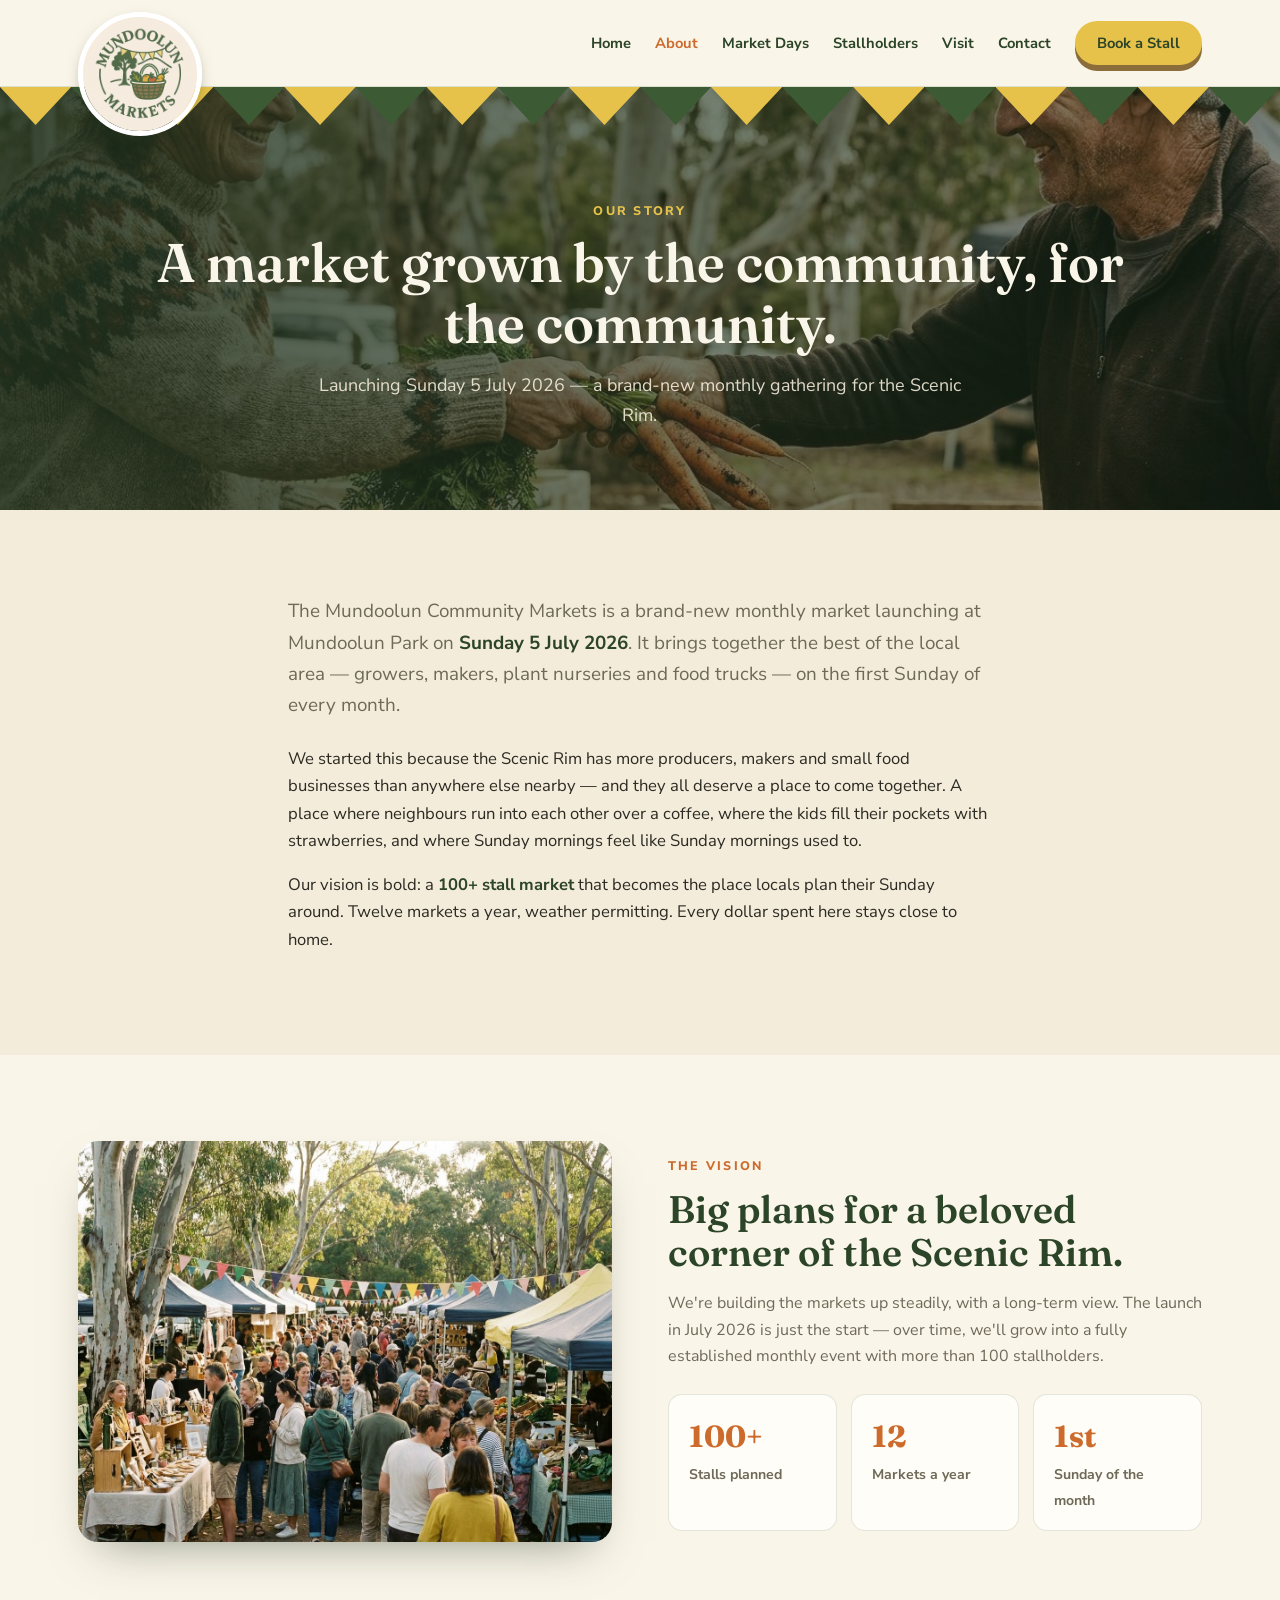
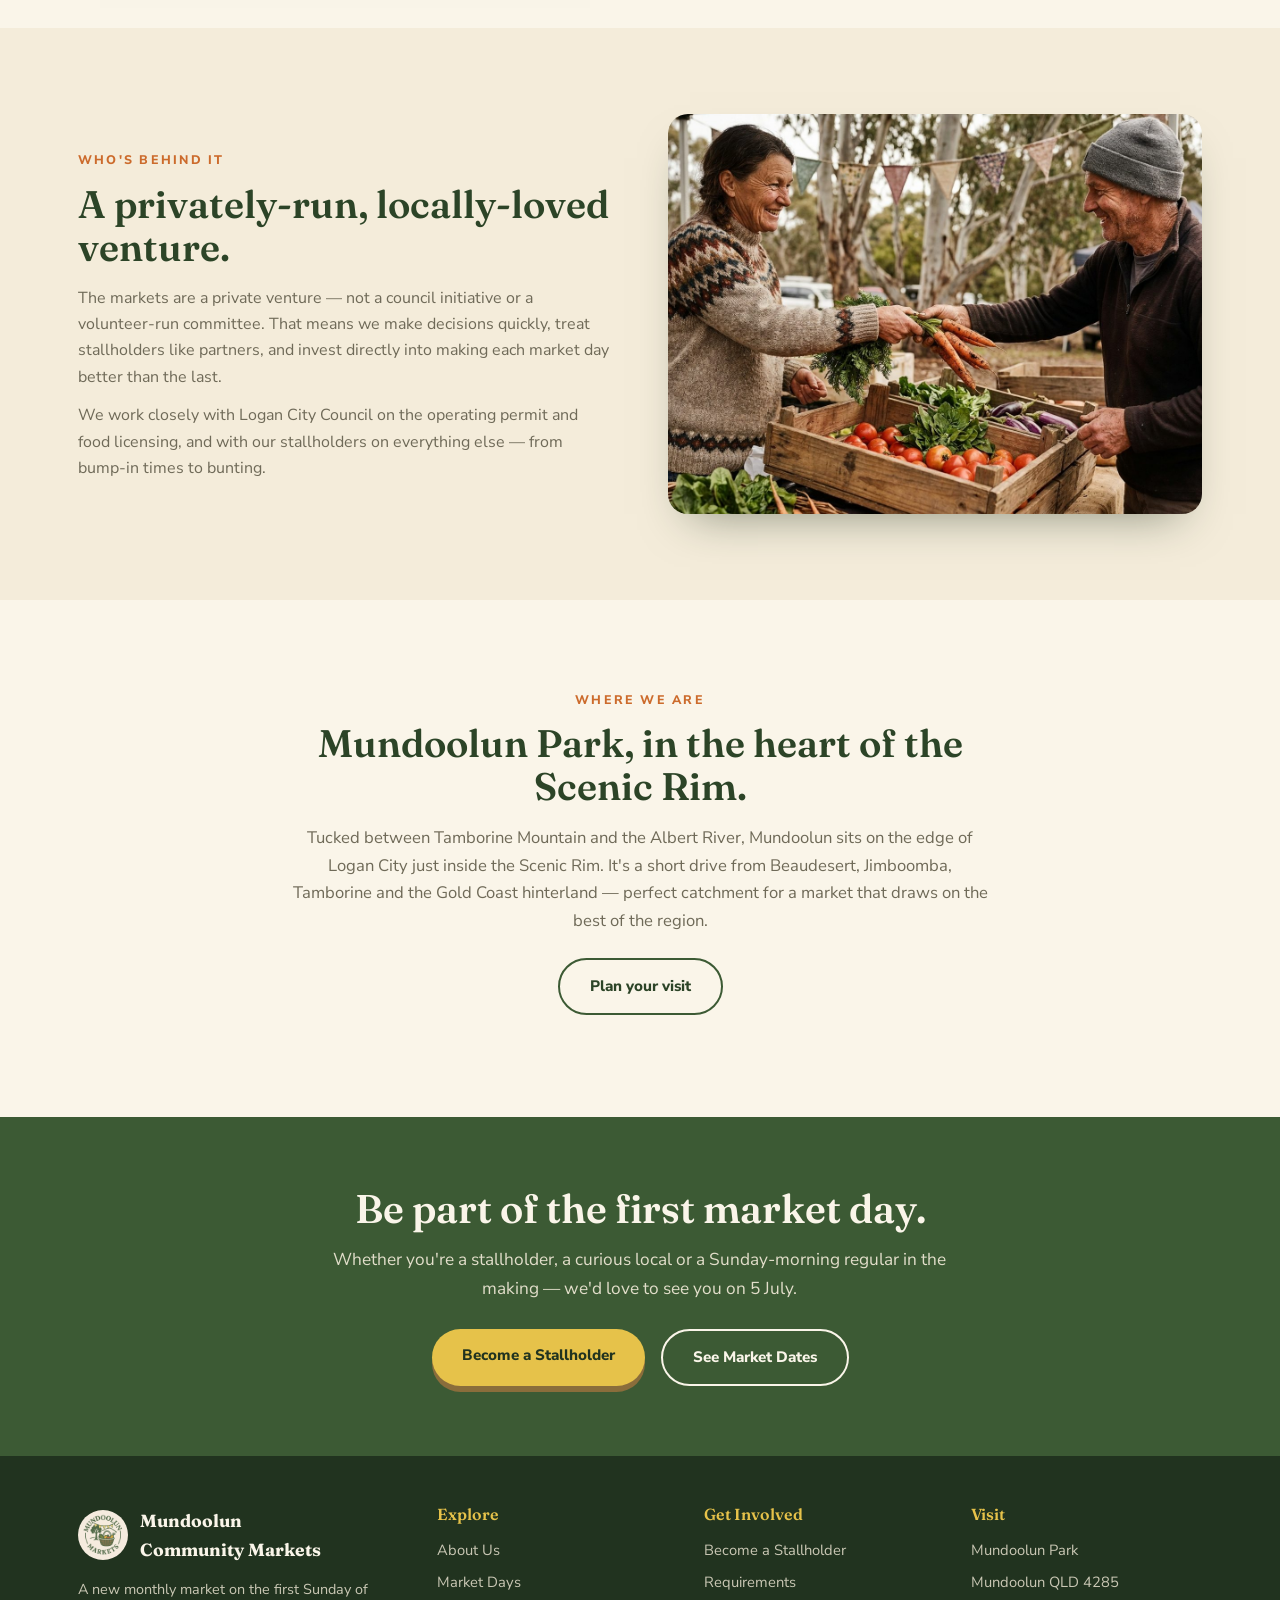
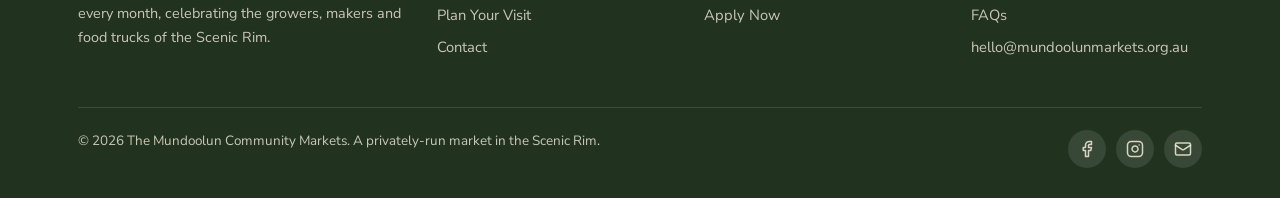
==== about.html @ d67f8453 "Add internal pages, shared stylesheet, SVG icons and site plan - Extract all CSS to shared styles.cs" ====
<!DOCTYPE html>
<html lang="en">
<head>
<meta charset="UTF-8" />
<meta name="viewport" content="width=device-width, initial-scale=1.0" />
<title>About · The Mundoolun Community Markets</title>
<link rel="preconnect" href="https://fonts.googleapis.com" />
<link rel="preconnect" href="https://fonts.gstatic.com" crossorigin />
<link href="https://fonts.googleapis.com/css2?family=Fraunces:opsz,wght@9..144,400;9..144,500;9..144,600;9..144,700&family=Nunito+Sans:wght@400;600;700;800&display=swap" rel="stylesheet" />
<link rel="stylesheet" href="styles.css" />
</head>
<body>

<!-- ===== NAV ===== -->
<header class="nav">
  <div class="nav-inner">
    <a class="brand" href="index.html">
      <img src="images/logo.jpg" alt="The Mundoolun Community Markets" />
    </a>
    <nav class="links">
      <a href="index.html">Home</a>
      <a href="about.html" class="active">About</a>
      <a href="markets.html">Market Days</a>
      <a href="stallholders.html">Stallholders</a>
      <a href="visit.html">Visit</a>
      <a href="contact.html">Contact</a>
      <a href="stallholders.html" class="btn btn-yellow" style="padding:10px 22px;">Book a Stall</a>
    </nav>
  </div>
</header>

<!-- ===== PAGE HERO ===== -->
<section class="page-hero" style="--page-hero-bg: url('images/about-market.jpg');">
  <div class="bunting" aria-hidden="true">
    <span></span><span></span><span></span><span></span><span></span><span></span>
    <span></span><span></span><span></span><span></span><span></span><span></span>
    <span></span><span></span><span></span><span></span><span></span><span></span>
  </div>
  <div class="wrap">
    <span class="eyebrow">Our Story</span>
    <h1>A market grown by the community, for the community.</h1>
    <p class="lead">Launching Sunday 5 July 2026 — a brand-new monthly gathering for the Scenic Rim.</p>
  </div>
</section>

<!-- ===== STORY ===== -->
<section>
  <div class="wrap prose">
    <p class="lead">The Mundoolun Community Markets is a brand-new monthly market launching at
      Mundoolun Park on <b>Sunday 5 July 2026</b>. It brings together the best of the local
      area — growers, makers, plant nurseries and food trucks — on the first Sunday of every
      month.</p>
    <p>We started this because the Scenic Rim has more producers, makers and small food businesses
      than anywhere else nearby — and they all deserve a place to come together. A place where
      neighbours run into each other over a coffee, where the kids fill their pockets with
      strawberries, and where Sunday mornings feel like Sunday mornings used to.</p>
    <p>Our vision is bold: a <b>100+ stall market</b> that becomes the place locals plan their
      Sunday around. Twelve markets a year, weather permitting. Every dollar spent here stays
      close to home.</p>
  </div>
</section>

<!-- ===== VISION SPLIT ===== -->
<section class="about">
  <div class="wrap split">
    <div class="split-img">
      <img src="images/gallery-crowd.jpg" alt="A busy market scene under bunting" />
    </div>
    <div>
      <span class="eyebrow">The Vision</span>
      <h2 style="font-size:clamp(1.8rem,3.5vw,2.4rem);margin:10px 0 16px;">Big plans for a beloved corner of the Scenic Rim.</h2>
      <p style="color:var(--muted);">We're building the markets up steadily, with a long-term
        view. The launch in July 2026 is just the start — over time, we'll grow into a fully
        established monthly event with more than 100 stallholders.</p>
      <div class="about-stats" style="margin-top:24px;">
        <div class="stat"><b>100+</b><span>Stalls planned</span></div>
        <div class="stat"><b>12</b><span>Markets a year</span></div>
        <div class="stat"><b>1st</b><span>Sunday of the month</span></div>
      </div>
    </div>
  </div>
</section>

<!-- ===== PRIVATE VENTURE ===== -->
<section>
  <div class="wrap split reverse">
    <div class="split-img">
      <img src="images/about-market.jpg" alt="A vendor handing fresh produce to a customer" />
    </div>
    <div>
      <span class="eyebrow">Who's Behind It</span>
      <h2 style="font-size:clamp(1.8rem,3.5vw,2.4rem);margin:10px 0 16px;">A privately-run, locally-loved venture.</h2>
      <p style="color:var(--muted);">The markets are a private venture — not a council
        initiative or a volunteer-run committee. That means we make decisions quickly, treat
        stallholders like partners, and invest directly into making each market day better
        than the last.</p>
      <p style="color:var(--muted);margin-top:12px;">We work closely with Logan City Council
        on the operating permit and food licensing, and with our stallholders on
        everything else — from bump-in times to bunting.</p>
    </div>
  </div>
</section>

<!-- ===== WHERE ===== -->
<section class="about">
  <div class="wrap prose" style="text-align:center;">
    <span class="eyebrow">Where We Are</span>
    <h2 style="margin:10px 0 16px;">Mundoolun Park, in the heart of the Scenic Rim.</h2>
    <p style="color:var(--muted);">Tucked between Tamborine Mountain and the Albert River,
      Mundoolun sits on the edge of Logan City just inside the Scenic Rim. It's a short drive
      from Beaudesert, Jimboomba, Tamborine and the Gold Coast hinterland — perfect catchment
      for a market that draws on the best of the region.</p>
    <p style="margin-top:24px;">
      <a href="visit.html" class="btn btn-ghost">Plan your visit</a>
    </p>
  </div>
</section>

<!-- ===== CTA BANNER ===== -->
<section class="cta-banner">
  <div class="wrap">
    <h2>Be part of the first market day.</h2>
    <p>Whether you're a stallholder, a curious local or a Sunday-morning regular in the making
      — we'd love to see you on 5 July.</p>
    <div class="hero-cta">
      <a href="stallholders.html" class="btn btn-yellow">Become a Stallholder</a>
      <a href="markets.html" class="btn btn-ghost">See Market Dates</a>
    </div>
  </div>
</section>

<!-- ===== FOOTER ===== -->
<footer class="foot">
  <div class="wrap">
    <div class="foot-grid">
      <div>
        <div class="foot-brand">
          <img src="images/logo.jpg" alt="Mundoolun Community Markets logo" />
          <b>Mundoolun<br />Community Markets</b>
        </div>
        <p style="font-size:.9rem;">A new monthly market on the first Sunday of every
          month, celebrating the growers, makers and food trucks of the Scenic Rim.</p>
      </div>
      <div>
        <h4>Explore</h4>
        <a href="about.html">About Us</a>
        <a href="markets.html">Market Days</a>
        <a href="visit.html">Plan Your Visit</a>
        <a href="contact.html">Contact</a>
      </div>
      <div>
        <h4>Get Involved</h4>
        <a href="stallholders.html">Become a Stallholder</a>
        <a href="stallholders.html#requirements">Requirements</a>
        <a href="stallholders.html#apply">Apply Now</a>
      </div>
      <div>
        <h4>Visit</h4>
        <a href="visit.html">Mundoolun Park</a>
        <a href="visit.html">Mundoolun QLD 4285</a>
        <a href="visit.html#faqs">FAQs</a>
        <a href="mailto:hello@mundoolunmarkets.org.au">hello@mundoolunmarkets.org.au</a>
      </div>
    </div>
    <div class="foot-bottom">
      <span>© 2026 The Mundoolun Community Markets. A privately-run market in the Scenic Rim.</span>
      <div class="socials">
        <a href="#" aria-label="Facebook"><svg class="icon" aria-hidden="true"><use href="icons.svg#facebook"/></svg></a>
        <a href="#" aria-label="Instagram"><svg class="icon" aria-hidden="true"><use href="icons.svg#instagram"/></svg></a>
        <a href="mailto:hello@mundoolunmarkets.org.au" aria-label="Email"><svg class="icon" aria-hidden="true"><use href="icons.svg#mail"/></svg></a>
      </div>
    </div>
  </div>
</footer>

</body>
</html>
---- styles.css ----
:root {
  --green:        #3c5a34;
  --green-dark:   #2c4427;
  --green-deep:   #21331f;
  --cream:        #f4ecda;
  --cream-soft:   #faf5e9;
  --paper:        #fffdf7;
  --yellow:       #e6c24a;
  --yellow-soft:  #f0d877;
  --brown:        #8a6d3b;
  --tomato:       #cc6b2c;
  --ink:          #2b2a23;
  --muted:        #6f6a58;
}

* { margin: 0; padding: 0; box-sizing: border-box; }

html { scroll-behavior: smooth; }

body {
  font-family: 'Nunito Sans', system-ui, sans-serif;
  color: var(--ink);
  background: var(--cream);
  line-height: 1.65;
  -webkit-font-smoothing: antialiased;
}

h1, h2, h3, h4 {
  font-family: 'Fraunces', Georgia, serif;
  font-weight: 600;
  line-height: 1.12;
  color: var(--green-dark);
}

a { color: inherit; text-decoration: none; }

.wrap { max-width: 1180px; margin: 0 auto; padding: 0 28px; }

.eyebrow {
  font-family: 'Nunito Sans', sans-serif;
  font-weight: 800;
  text-transform: uppercase;
  letter-spacing: .18em;
  font-size: .78rem;
  color: var(--tomato);
}

.btn {
  display: inline-block;
  font-weight: 800;
  font-size: .95rem;
  padding: 14px 30px;
  border-radius: 999px;
  transition: transform .15s ease, box-shadow .15s ease;
  cursor: pointer;
  border: none;
}
.btn-primary {
  background: var(--green);
  color: var(--cream-soft);
  box-shadow: 0 6px 0 var(--green-deep);
}
.btn-primary:hover { transform: translateY(-2px); box-shadow: 0 8px 0 var(--green-deep); }
.btn-yellow {
  background: var(--yellow);
  color: var(--green-deep);
  box-shadow: 0 6px 0 var(--brown);
}
.btn-yellow:hover { transform: translateY(-2px); box-shadow: 0 8px 0 var(--brown); }
.btn-ghost {
  background: transparent;
  color: var(--green-dark);
  border: 2px solid var(--green);
}
.btn-ghost:hover { background: var(--green); color: var(--cream-soft); }

/* ---------- Bunting ---------- */
.bunting {
  display: flex;
  height: 38px;
  overflow: hidden;
}
.hero .bunting,
.page-hero .bunting {
  position: absolute;
  top: 0; left: 0; right: 0;
  z-index: 3;
}
.bunting span {
  flex: 1;
  clip-path: polygon(0 0, 100% 0, 50% 100%);
}
.bunting span:nth-child(odd)  { background: var(--yellow); }
.bunting span:nth-child(even) { background: var(--green); }

/* ---------- Nav ---------- */
header.nav {
  position: sticky; top: 0; z-index: 50;
  background: var(--cream-soft);
  border-bottom: 1px solid rgba(60,90,52,.15);
}
.nav-inner {
  display: flex; align-items: center; justify-content: space-between;
  padding: 12px 28px;
  max-width: 1180px; margin: 0 auto;
}
.brand { position: relative; width: 124px; height: 62px; flex-shrink: 0; }
.brand img {
  position: absolute; top: 0; left: 0;
  height: 124px; width: 124px;
  border-radius: 50%; object-fit: cover;
  border: 5px solid #fff;
  box-shadow: 0 6px 16px -6px rgba(33,51,31,.55);
}
nav.links { display: flex; gap: 24px; align-items: center; }
nav.links a {
  font-weight: 700; font-size: .92rem; color: var(--green-dark);
}
nav.links a:hover,
nav.links a.active { color: var(--tomato); }
@media (max-width: 860px) { nav.links { display: none; } }

/* ---------- Hero (homepage) ---------- */
.hero {
  position: relative;
  min-height: 92vh;
  display: flex; align-items: center;
  padding: 100px 0;
  background:
    linear-gradient(100deg, rgba(33,51,31,.94) 0%, rgba(33,51,31,.68) 46%, rgba(33,51,31,.28) 100%),
    url('images/hero-market.jpg') center 32%/cover no-repeat;
}
.hero-inner { max-width: 940px; }
.hero h1 {
  font-size: clamp(2.6rem, 6vw, 4.4rem);
  font-weight: 600; color: var(--cream-soft);
}
.hero h1 em { color: var(--yellow); font-style: italic; }
.hero .eyebrow { color: var(--yellow); }
.hero p.lead {
  font-size: 1.2rem; color: rgba(244,236,218,.92); margin: 20px 0 30px;
  max-width: 32em;
}
.hero-cta { display: flex; gap: 16px; flex-wrap: wrap; }
.hero .btn-ghost { color: var(--cream-soft); border-color: var(--cream-soft); }
.hero .btn-ghost:hover { background: var(--cream-soft); color: var(--green-dark); }
.hero .next-card { border: 1px solid rgba(244,236,218,.22); }
@media (max-width: 880px) {
  .hero { min-height: 0; text-align: center; padding: 80px 0 70px; }
  .hero-inner { margin: 0 auto; }
  .hero-cta { justify-content: center; }
  .hero p.lead { margin-inline: auto; }
  .hero .next-card { justify-content: center; }
}

/* ---------- Page Hero (internal pages) ---------- */
.page-hero {
  position: relative;
  padding: 110px 0 80px;
  color: var(--cream-soft);
  text-align: center;
  background-image:
    linear-gradient(100deg, rgba(33,51,31,.85) 0%, rgba(33,51,31,.6) 60%, rgba(33,51,31,.45) 100%),
    var(--page-hero-bg, none);
  background-position: center 35%;
  background-size: cover;
  background-repeat: no-repeat;
  background-color: var(--green-dark);
}
.page-hero .eyebrow { color: var(--yellow); }
.page-hero h1 {
  font-size: clamp(2.2rem, 5vw, 3.4rem);
  color: var(--cream-soft);
  margin: 10px auto 0;
  max-width: 18em;
}
.page-hero p.lead {
  font-size: 1.12rem; color: rgba(244,236,218,.9);
  margin: 16px auto 0; max-width: 36em;
}

/* Next market card */
.next-card {
  margin-top: 26px;
  background: var(--green);
  color: var(--cream-soft);
  border-radius: 18px;
  padding: 22px 26px;
  display: flex; align-items: center; gap: 22px;
  flex-wrap: wrap;
}
.next-card .date-box {
  background: var(--yellow); color: var(--green-deep);
  border-radius: 14px; text-align: center;
  padding: 10px 18px; min-width: 86px;
}
.next-card .date-box .d { font-family: 'Fraunces', serif; font-size: 2.2rem; font-weight: 700; line-height: 1; }
.next-card .date-box .m { font-weight: 800; text-transform: uppercase; letter-spacing: .12em; font-size: .8rem; }
.next-card .info b { font-family: 'Fraunces', serif; font-size: 1.25rem; color: var(--cream-soft); }
.next-card .info span { display: block; color: var(--yellow-soft); font-weight: 700; font-size: .92rem; }

/* ---------- Section base ---------- */
section { padding: 86px 0; }
section[id] { scroll-margin-top: 110px; }
.section-head { max-width: 36em; margin-bottom: 48px; }
.section-head.center { margin-inline: auto; text-align: center; }
.section-head h2 { font-size: clamp(2rem, 4vw, 2.9rem); margin: 10px 0 14px; }
.section-head p { color: var(--muted); font-size: 1.05rem; }

/* ---------- About ---------- */
.about { background: var(--cream-soft); }
.about-grid { display: grid; grid-template-columns: 1fr 1fr; gap: 56px; align-items: center; }
@media (max-width: 820px) { .about-grid { grid-template-columns: 1fr; gap: 34px; } }
.about-photo {
  aspect-ratio: 4/3; border-radius: 20px;
  position: relative; overflow: hidden;
  box-shadow: 0 22px 44px -22px rgba(33,51,31,.6);
}
.about-photo img { width: 100%; height: 100%; object-fit: cover; display: block; }
.about-photo .tag {
  position: absolute; left: 18px; bottom: 18px;
  background: var(--yellow); color: var(--green-deep);
  font-weight: 800; font-size: .82rem; padding: 8px 16px;
  border-radius: 999px;
}
.about-stats { display: flex; gap: 14px; margin-top: 26px; flex-wrap: wrap; }
.stat {
  background: var(--paper); border: 1px solid rgba(60,90,52,.14);
  border-radius: 14px; padding: 16px 20px; flex: 1; min-width: 120px;
}
.stat b { font-family: 'Fraunces', serif; font-size: 1.9rem; color: var(--tomato); display: block; }
.stat span { font-size: .88rem; color: var(--muted); font-weight: 700; }

/* ---------- Stalls ---------- */
.stall-grid { display: grid; grid-template-columns: repeat(4, 1fr); gap: 22px; }
@media (max-width: 900px) { .stall-grid { grid-template-columns: repeat(2, 1fr); } }
@media (max-width: 520px) { .stall-grid { grid-template-columns: 1fr; } }
.stall {
  position: relative; text-align: center;
  background: var(--paper); border-radius: 18px;
  padding: 78px 22px 30px; margin-top: 50px;
  border: 1px solid rgba(60,90,52,.14);
  transition: transform .18s ease, box-shadow .18s ease;
}
.stall:hover { transform: translateY(-6px); box-shadow: 0 18px 32px -18px rgba(33,51,31,.5); }
.stall-img {
  position: absolute; top: -50px; left: 50%;
  transform: translateX(-50%);
  width: 110px; height: 110px;
  border-radius: 50%; object-fit: cover;
  border: 5px solid #fff;
  box-shadow: 0 12px 24px -8px rgba(33,51,31,.5);
  transition: transform .18s ease;
}
.stall:hover .stall-img { transform: translateX(-50%) scale(1.06); }
.stall h3 { font-size: 1.25rem; margin-bottom: 6px; }
.stall p { font-size: .94rem; color: var(--muted); }

/* ---------- Calendar ---------- */
.calendar { background: var(--green-dark); color: var(--cream-soft); }
.calendar .section-head h2,
.calendar .section-head { color: var(--cream-soft); }
.calendar .section-head h2 { color: var(--cream-soft); }
.calendar .section-head p { color: rgba(244,236,218,.7); }
.cal-grid {
  display: grid; grid-template-columns: repeat(3, 1fr);
  gap: 24px;
}
@media (max-width: 900px) { .cal-grid { grid-template-columns: repeat(2, 1fr); } }
@media (max-width: 560px) { .cal-grid { grid-template-columns: 1fr; } }
.cal-card {
  background: rgba(255,255,255,.06);
  border: 1px solid rgba(255,255,255,.12);
  border-radius: 18px; overflow: hidden;
  display: flex; flex-direction: column;
  transition: transform .2s ease, box-shadow .2s ease;
}
.cal-card:hover { transform: translateY(-5px); box-shadow: 0 22px 40px -22px rgba(0,0,0,.65); }
.cal-thumb {
  position: relative; aspect-ratio: 4/3; overflow: hidden;
}
.cal-thumb img {
  width: 100%; height: 100%; object-fit: cover; display: block;
  transition: transform .5s ease;
}
.cal-card:hover .cal-thumb img { transform: scale(1.06); }
.cal-tag {
  position: absolute; top: 14px; left: 14px;
  background: var(--yellow); color: var(--green-deep);
  font-weight: 800; font-size: .72rem; text-transform: uppercase;
  letter-spacing: .1em; padding: 6px 12px; border-radius: 999px;
  box-shadow: 0 6px 14px -6px rgba(0,0,0,.4);
}
.cal-body { padding: 20px 22px 24px; }
.cal-card .cal-date {
  display: flex; align-items: baseline; gap: 8px;
  font-family: 'Fraunces', serif; font-weight: 700;
  color: var(--yellow);
}
.cal-card .cal-date .m { font-size: 1rem; letter-spacing: .04em; }
.cal-card .cal-date .d { font-size: 1.9rem; line-height: 1; }
.cal-card h4 {
  color: var(--cream-soft); font-size: 1.2rem;
  margin: 4px 0 6px;
}
.cal-card p {
  font-size: .9rem; color: rgba(244,236,218,.78);
}

/* ---------- Gallery ---------- */
.gallery { background: var(--cream-soft); }
.gal-grid {
  display: grid; grid-template-columns: repeat(4, 1fr);
  grid-auto-rows: 200px; grid-auto-flow: dense; gap: 14px;
}
@media (max-width: 720px) {
  .gal-grid { grid-template-columns: repeat(2, 1fr); grid-auto-rows: 170px; }
}
.gal-grid figure {
  margin: 0; border-radius: 16px; overflow: hidden; position: relative;
}
.gal-grid img {
  width: 100%; height: 100%; object-fit: cover; display: block;
  transition: transform .5s ease;
}
.gal-grid figure:hover img { transform: scale(1.07); }
.gal-grid figure.tall { grid-row: span 2; }
.gal-grid figcaption {
  position: absolute; left: 0; right: 0; bottom: 0;
  padding: 26px 16px 12px;
  background: linear-gradient(transparent, rgba(33,51,31,.88));
  color: var(--cream-soft); font-weight: 700; font-size: .9rem;
}

/* ---------- Stallholder CTA ---------- */
.vendor {
  background:
    radial-gradient(circle at 15% 20%, rgba(230,194,74,.22), transparent 40%),
    var(--cream);
}
.vendor-box {
  background: var(--tomato);
  color: var(--cream-soft);
  border-radius: 26px;
  display: grid; grid-template-columns: 1fr 1.5fr 1fr;
  gap: 0; align-items: stretch;
  overflow: hidden;
}
.vendor-image { overflow: hidden; min-height: 480px; }
.vendor-image img {
  width: 100%; height: 100%;
  object-fit: cover; display: block;
}
.vendor-content { padding: 50px 40px; align-self: center; }
@media (max-width: 880px) {
  .vendor-box { grid-template-columns: 1fr; text-align: center; }
  .vendor-image { min-height: 0; aspect-ratio: 16/9; }
}
.vendor-box h2 { color: var(--cream-soft); font-size: clamp(1.9rem,4vw,2.7rem); }
.vendor-box p { margin: 14px 0 0; color: rgba(255,253,247,.9); }
.vendor-perks { list-style: none; margin-top: 20px; display: grid; gap: 8px; }
.vendor-perks li { font-weight: 700; font-size: 1.02rem; }
.vendor-perks li::before { content: "✦  "; color: var(--yellow); }
.vendor-reqs {
  margin-top: 24px; padding-top: 20px;
  border-top: 1px solid rgba(255,253,247,.28);
}
.vendor-reqs h4 {
  color: var(--yellow); font-size: .82rem;
  text-transform: uppercase; letter-spacing: .14em;
  margin-bottom: 10px;
}
.vendor-reqs p {
  font-size: .94rem; color: rgba(255,253,247,.92);
  margin-bottom: 6px;
}
.vendor-action { text-align: center; padding: 50px 40px; align-self: center; }
.launch-date {
  background: var(--cream-soft); color: var(--green-deep);
  border-radius: 18px; padding: 18px 26px;
  display: inline-block;
  box-shadow: 0 10px 22px -10px rgba(0,0,0,.35);
}
.launch-date .ld-day {
  font-weight: 800; letter-spacing: .18em;
  font-size: .78rem; color: var(--tomato);
}
.launch-date .ld-num {
  font-family: 'Fraunces', serif; font-size: 3.4rem;
  font-weight: 700; line-height: 1; margin: 2px 0;
  color: var(--green-deep);
}
.launch-date .ld-month {
  font-weight: 800; letter-spacing: .18em;
  font-size: .78rem; color: var(--green-dark);
}
.vendor-action .label { margin: 14px 0 4px; font-weight: 800; font-size: 1rem; }
.vendor-action .setup { font-size: .86rem; opacity: .9; margin-bottom: 18px; }

/* ---------- Visitor info ---------- */
.visit-grid { display: grid; grid-template-columns: 1fr 1fr; gap: 40px; align-items: stretch; }
@media (max-width: 820px) { .visit-grid { grid-template-columns: 1fr; } }
.info-list { display: grid; gap: 18px; }
.info-row { display: flex; gap: 16px; align-items: flex-start; }
.info-row .ico {
  width: 48px; height: 48px; border-radius: 12px; flex-shrink: 0;
  background: rgba(60,90,52,.12); display: flex;
  align-items: center; justify-content: center;
  color: var(--green);
}
.info-row .ico .icon { width: 22px; height: 22px; }
.info-row h4 { font-size: 1.1rem; margin-bottom: 2px; }
.info-row p { font-size: .94rem; color: var(--muted); }
.map {
  border-radius: 20px; min-height: 340px;
  position: relative; overflow: hidden;
  border: 1px solid rgba(60,90,52,.18);
}
.map iframe {
  width: 100%; height: 100%; min-height: 340px;
  border: 0; display: block;
}
.map-link {
  position: absolute; left: 12px; top: 12px;
  background: var(--green); color: var(--cream-soft);
  font-weight: 800; font-size: .8rem;
  padding: 8px 15px; border-radius: 999px;
  box-shadow: 0 6px 14px -6px rgba(33,51,31,.6);
}
.map-link:hover { background: var(--green-dark); }

/* ---------- Newsletter / Contact ---------- */
.contact-band { background: var(--green); color: var(--cream-soft); }
.contact-band .section-head h2 { color: var(--cream-soft); }
.contact-band .section-head p { color: rgba(244,236,218,.75); }
.news-form {
  display: flex; gap: 12px; max-width: 480px; margin: 0 auto;
  flex-wrap: wrap; justify-content: center;
}
.news-form input {
  flex: 1; min-width: 220px;
  padding: 14px 20px; border-radius: 999px; border: none;
  font-family: inherit; font-size: 1rem;
}

/* ---------- Footer ---------- */
footer.foot {
  background: var(--green-deep); color: rgba(244,236,218,.8);
  padding: 50px 0 30px;
}
.foot-grid {
  display: grid; grid-template-columns: 1.4fr 1fr 1fr 1fr;
  gap: 36px;
}
@media (max-width: 760px) { .foot-grid { grid-template-columns: 1fr 1fr; } }
.foot-grid h4 { color: var(--yellow); font-size: 1rem; margin-bottom: 14px; }
.foot-grid a { display: block; font-size: .92rem; margin-bottom: 8px; color: rgba(244,236,218,.8); }
.foot-grid a:hover { color: var(--yellow); }
.foot-brand { display: flex; align-items: center; gap: 12px; margin-bottom: 14px; }
.foot-brand img { height: 50px; width: 50px; border-radius: 50%; }
.foot-brand b { font-family: 'Fraunces', serif; color: var(--cream-soft); font-size: 1.1rem; }
.foot-bottom {
  margin-top: 40px; padding-top: 22px;
  border-top: 1px solid rgba(255,255,255,.12);
  display: flex; justify-content: space-between; gap: 14px;
  flex-wrap: wrap; font-size: .84rem;
}
.socials { display: flex; gap: 10px; }
.socials a {
  width: 38px; height: 38px; border-radius: 50%;
  background: rgba(255,255,255,.1);
  display: flex; align-items: center; justify-content: center;
  color: rgba(244,236,218,.85);
  transition: background .15s ease, color .15s ease;
}
.socials a .icon { width: 18px; height: 18px; }
.socials a:hover { background: var(--yellow); color: var(--green-deep); }

/* ---------- Generic icon ---------- */
.icon {
  width: 1em; height: 1em;
  display: inline-block;
  vertical-align: -0.125em;
  fill: none;
  flex-shrink: 0;
}

/* ---------- Site plan ---------- */
.site-plan {
  border-radius: 20px; overflow: hidden;
  border: 1px solid rgba(60,90,52,.18);
  box-shadow: 0 22px 44px -22px rgba(33,51,31,.4);
  background: var(--paper);
  max-width: 510px;
  margin: 0 auto;
}
.site-plan img {
  width: 100%; height: auto;
  display: block;
}
.site-plan-legend {
  display: grid; grid-template-columns: repeat(auto-fit, minmax(180px, 1fr));
  gap: 14px 24px;
  padding: 22px 26px;
  background: var(--cream-soft);
  border-top: 1px solid rgba(60,90,52,.12);
  font-size: .92rem;
}
.site-plan-legend .lg {
  display: flex; align-items: center; gap: 10px;
}
.site-plan-legend .sw {
  width: 14px; height: 14px; border-radius: 4px; flex-shrink: 0;
  border: 1px solid rgba(0,0,0,.1);
}

/* ============================================
   INTERNAL PAGE STYLES
   ============================================ */

/* Narrow content section (prose) */
.prose { max-width: 760px; margin: 0 auto; }
.prose p { margin-bottom: 16px; color: var(--ink); font-size: 1.04rem; }
.prose p.lead { font-size: 1.18rem; color: var(--muted); margin-bottom: 24px; }
.prose h2 { font-size: clamp(1.8rem, 3.5vw, 2.4rem); margin: 0 0 16px; }
.prose h3 { font-size: 1.4rem; margin: 32px 0 10px; }
.prose ul { margin: 12px 0 18px 20px; color: var(--ink); }
.prose li { margin-bottom: 6px; }
.prose b, .prose strong { color: var(--green-dark); }

/* Two-column split with image */
.split {
  display: grid; grid-template-columns: 1fr 1fr;
  gap: 56px; align-items: center;
}
.split.reverse .split-img { order: 2; }
@media (max-width: 880px) {
  .split { grid-template-columns: 1fr; gap: 34px; }
  .split.reverse .split-img { order: 0; }
}
.split-img {
  aspect-ratio: 4/3; border-radius: 20px;
  overflow: hidden;
  box-shadow: 0 22px 44px -22px rgba(33,51,31,.5);
}
.split-img img { width: 100%; height: 100%; object-fit: cover; display: block; }

/* Three-column feature row */
.feat-grid {
  display: grid; grid-template-columns: repeat(3, 1fr);
  gap: 24px;
}
@media (max-width: 820px) { .feat-grid { grid-template-columns: 1fr; } }
.feat {
  background: var(--paper);
  border: 1px solid rgba(60,90,52,.14);
  border-radius: 18px; overflow: hidden;
  display: flex; flex-direction: column;
}
.feat-img {
  aspect-ratio: 4/3; overflow: hidden;
}
.feat-img img { width: 100%; height: 100%; object-fit: cover; display: block; }
.feat-body { padding: 22px 24px 26px; }
.feat h3 { font-size: 1.25rem; margin-bottom: 6px; }
.feat p { color: var(--muted); font-size: .96rem; }

/* Logistics / quick-fact tiles */
.fact-grid {
  display: grid; grid-template-columns: repeat(3, 1fr);
  gap: 18px;
}
@media (max-width: 820px) { .fact-grid { grid-template-columns: 1fr; } }
.fact {
  background: var(--cream-soft);
  border: 1px solid rgba(60,90,52,.14);
  border-radius: 14px;
  padding: 24px;
}
.fact .ico {
  width: 44px; height: 44px; border-radius: 12px;
  background: rgba(204,107,44,.15);
  display: flex; align-items: center; justify-content: center;
  color: var(--tomato);
  margin-bottom: 12px;
}
.fact .ico .icon { width: 22px; height: 22px; }
.fact h4 { font-size: 1.05rem; margin-bottom: 4px; }
.fact p { font-size: .92rem; color: var(--muted); }

/* Requirements callout */
.callout {
  background: var(--cream-soft);
  border-left: 5px solid var(--tomato);
  border-radius: 12px;
  padding: 22px 26px; margin: 20px 0;
}
.callout h4 {
  color: var(--tomato);
  font-size: .82rem;
  text-transform: uppercase; letter-spacing: .14em;
  margin-bottom: 8px;
}
.callout p { font-size: .98rem; color: var(--ink); }
.callout p + p { margin-top: 6px; }
.callout.green { border-left-color: var(--green); }
.callout.green h4 { color: var(--green-dark); }

/* GHL form placeholder */
.form-mock {
  background: var(--paper);
  border-radius: 20px; padding: 40px;
  box-shadow: 0 22px 44px -22px rgba(33,51,31,.4);
  border: 1px solid rgba(60,90,52,.12);
  position: relative;
}
.form-mock h3 { font-size: 1.4rem; margin-bottom: 6px; }
.form-mock .form-intro {
  color: var(--muted); font-size: .96rem; margin-bottom: 24px;
}
.form-row {
  display: grid; gap: 18px;
  grid-template-columns: 1fr 1fr;
  margin-bottom: 18px;
}
@media (max-width: 580px) { .form-row { grid-template-columns: 1fr; } }
.form-row.single { grid-template-columns: 1fr; }
.form-field { display: flex; flex-direction: column; }
.form-field label {
  font-size: .82rem; font-weight: 800;
  color: var(--green-dark);
  margin-bottom: 6px; letter-spacing: .04em;
  text-transform: uppercase;
}
.form-field input,
.form-field select,
.form-field textarea {
  font-family: inherit; font-size: 1rem;
  padding: 12px 14px; border-radius: 10px;
  border: 1px solid rgba(60,90,52,.25);
  background: var(--cream-soft); color: var(--ink);
}
.form-field input:focus,
.form-field select:focus,
.form-field textarea:focus {
  outline: 2px solid var(--green); outline-offset: 1px;
}
.form-field textarea { min-height: 130px; resize: vertical; }
.form-check {
  display: flex; gap: 12px; align-items: flex-start;
  font-size: .94rem; color: var(--ink);
  margin-bottom: 14px; line-height: 1.5;
}
.form-check input { margin-top: 4px; flex-shrink: 0; }
.form-submit { margin-top: 14px; text-align: right; }

/* FAQ list (uses <details>) */
.faq-list { display: grid; gap: 14px; }
.faq-item {
  background: var(--paper);
  border: 1px solid rgba(60,90,52,.12);
  border-radius: 14px;
  padding: 0;
  overflow: hidden;
}
.faq-item summary {
  list-style: none; cursor: pointer;
  padding: 18px 56px 18px 24px;
  font-family: 'Fraunces', serif;
  font-size: 1.1rem; font-weight: 600;
  color: var(--green-dark);
  position: relative;
}
.faq-item summary::-webkit-details-marker { display: none; }
.faq-item summary::after {
  content: "+"; position: absolute; right: 24px; top: 50%;
  transform: translateY(-50%);
  font-size: 1.6rem; font-weight: 400;
  color: var(--tomato);
}
.faq-item[open] summary::after { content: "−"; }
.faq-item .faq-body {
  padding: 0 24px 22px; color: var(--muted);
  font-size: .98rem;
}
.faq-item .faq-body p { margin-bottom: 10px; }
.faq-item .faq-body p:last-child { margin-bottom: 0; }

/* CTA banner (end of pages) */
.cta-banner {
  background: var(--green); color: var(--cream-soft);
  text-align: center; padding: 70px 0;
}
.cta-banner h2 {
  color: var(--cream-soft);
  font-size: clamp(1.8rem, 4vw, 2.5rem);
  margin-bottom: 14px;
}
.cta-banner p {
  color: rgba(244,236,218,.9);
  font-size: 1.08rem; max-width: 36em;
  margin: 0 auto 26px;
}
.cta-banner .hero-cta { justify-content: center; }
.cta-banner .btn-ghost { color: var(--cream-soft); border-color: var(--cream-soft); }
.cta-banner .btn-ghost:hover { background: var(--cream-soft); color: var(--green-dark); }

/* Contact two-column grid */
.contact-grid {
  display: grid; grid-template-columns: 1.2fr 1fr;
  gap: 40px; align-items: start;
}
@media (max-width: 880px) { .contact-grid { grid-template-columns: 1fr; } }
.contact-card {
  background: var(--paper);
  border: 1px solid rgba(60,90,52,.14);
  border-radius: 18px;
  padding: 32px;
}
.contact-card h3 { font-size: 1.3rem; margin-bottom: 14px; }
.contact-card .info-list { gap: 22px; }
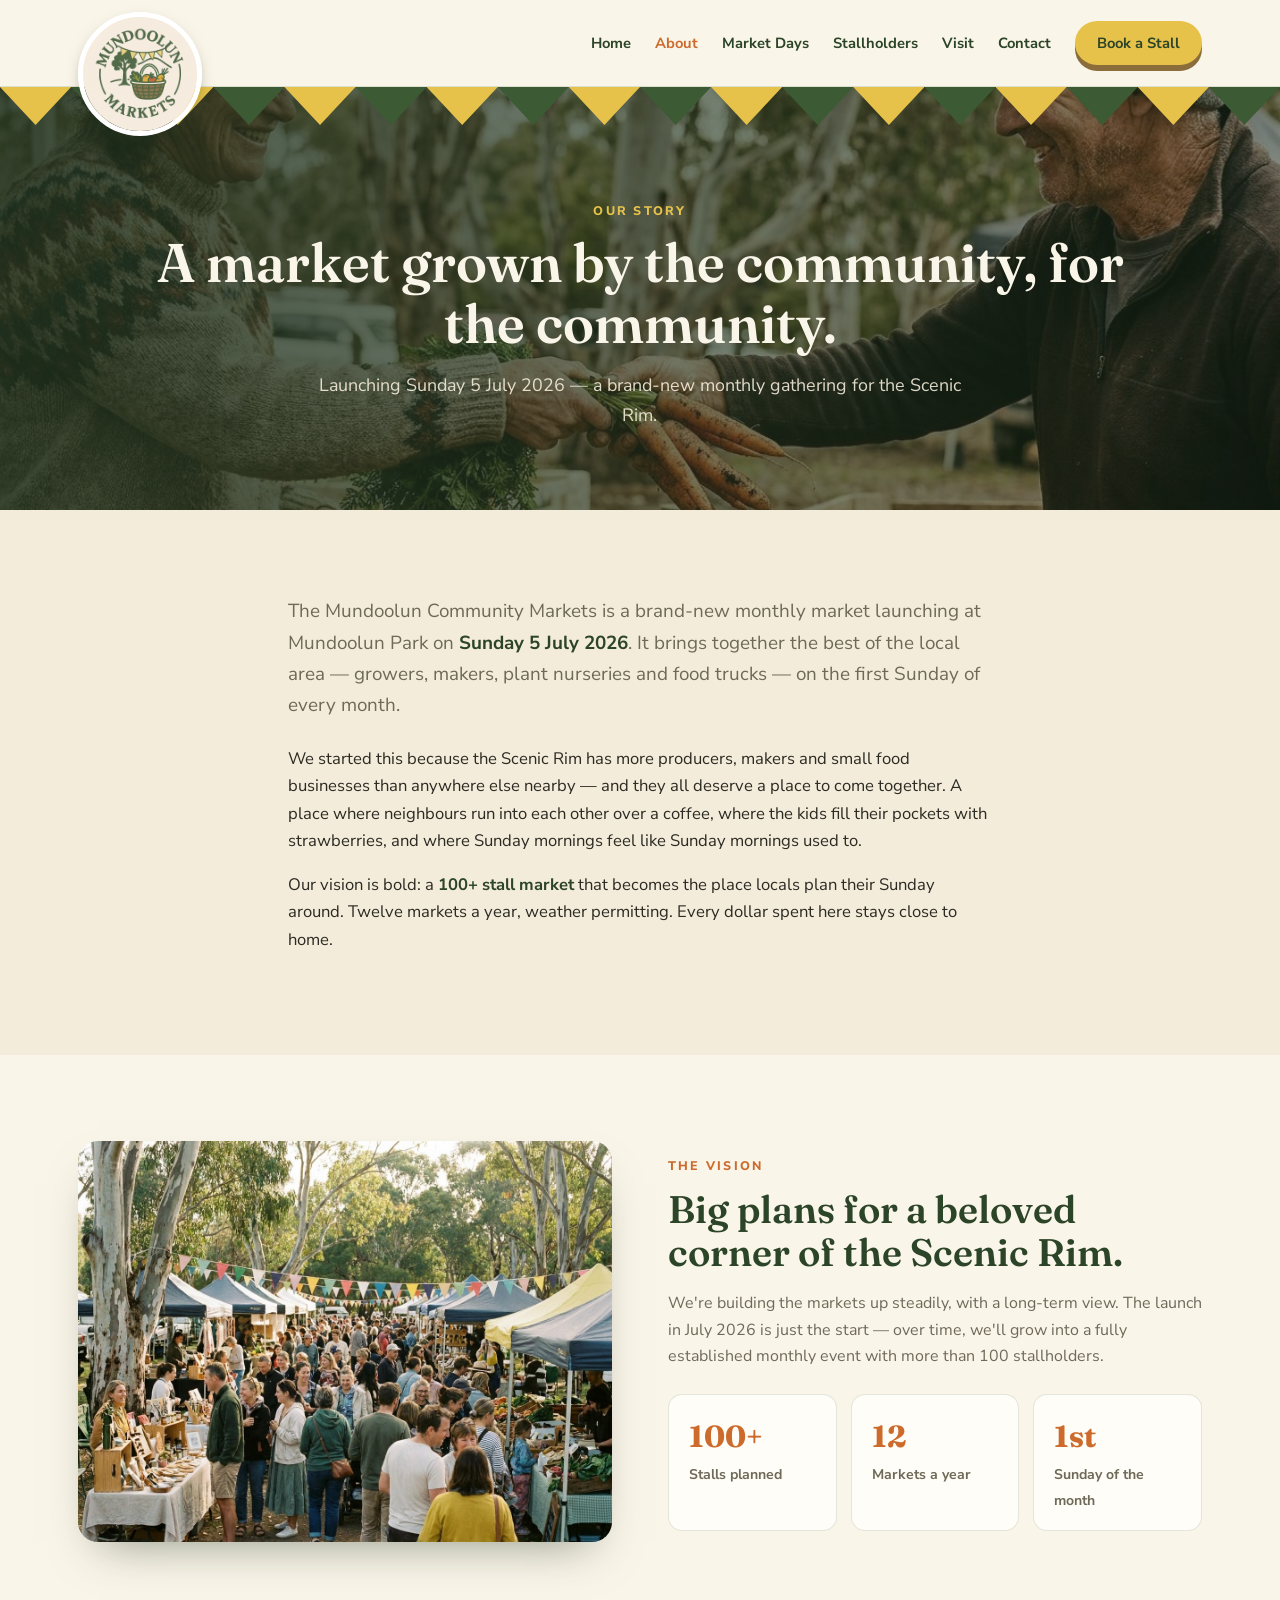
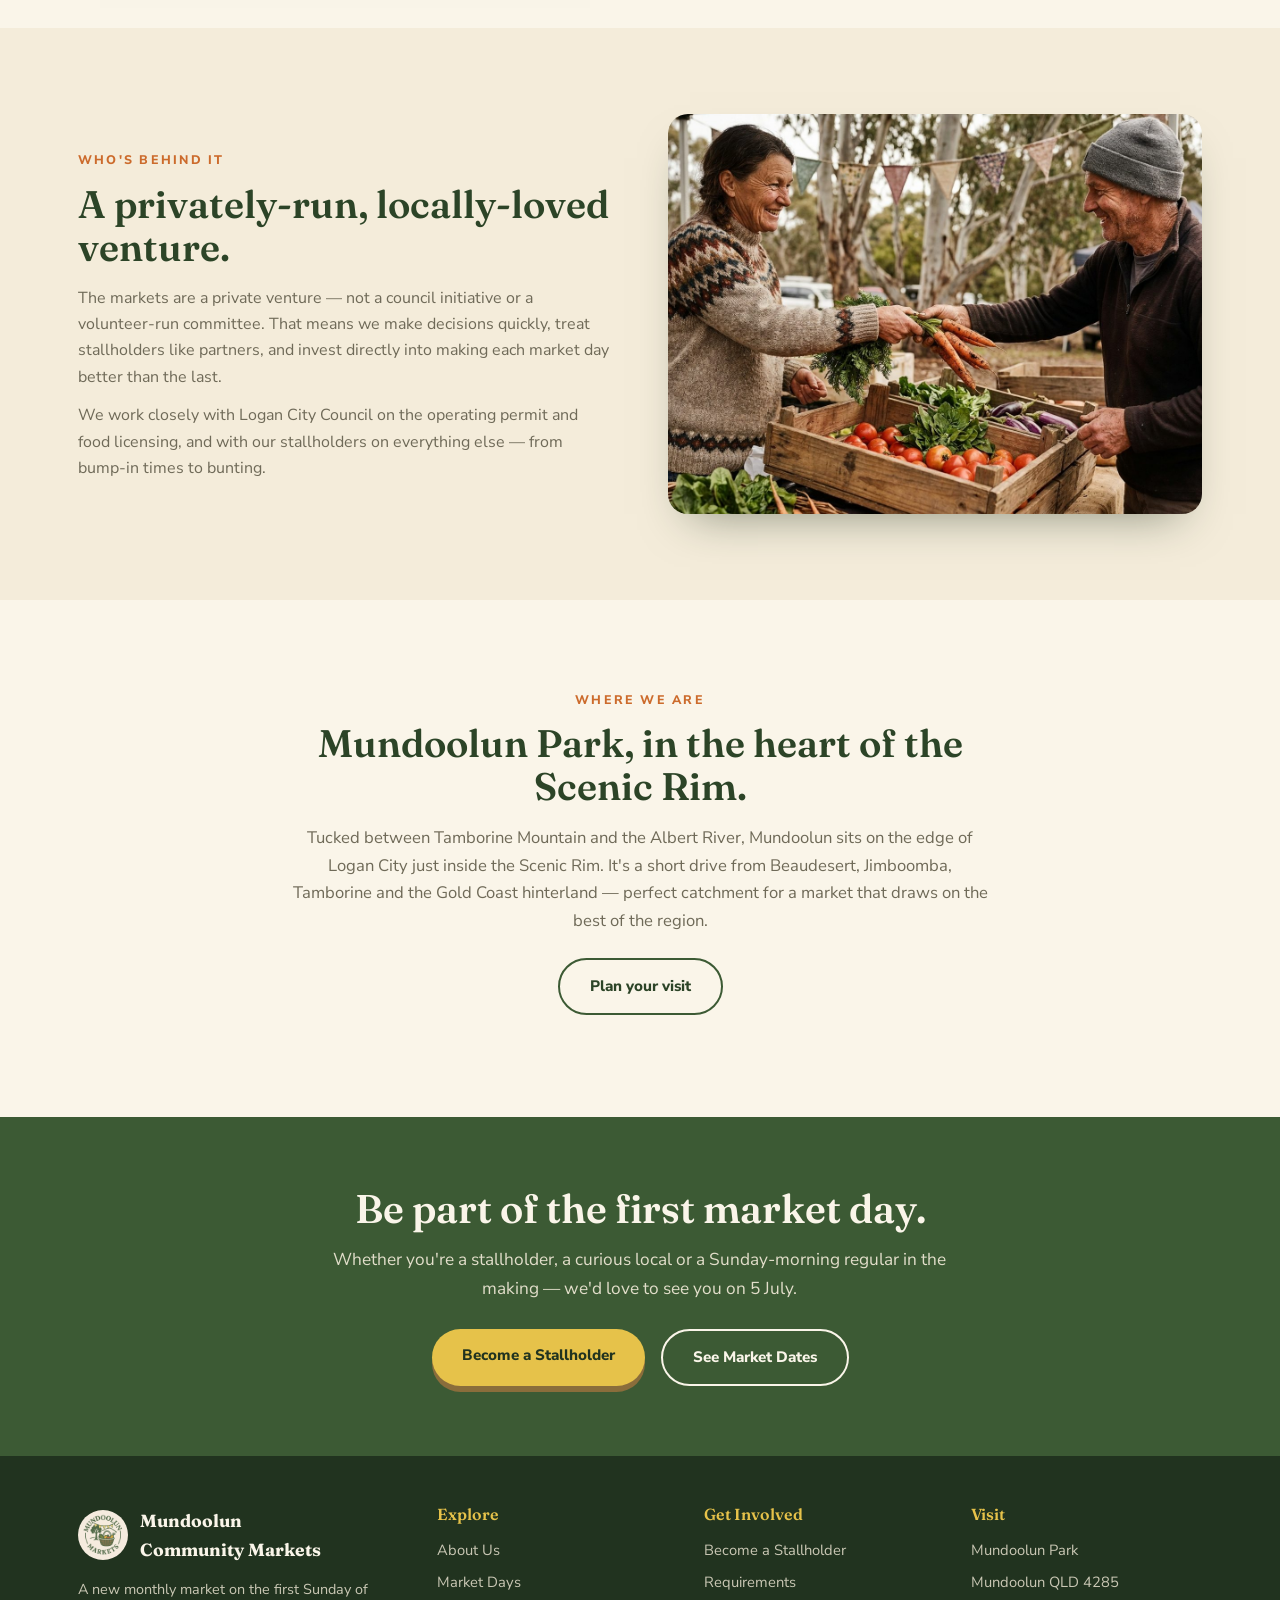
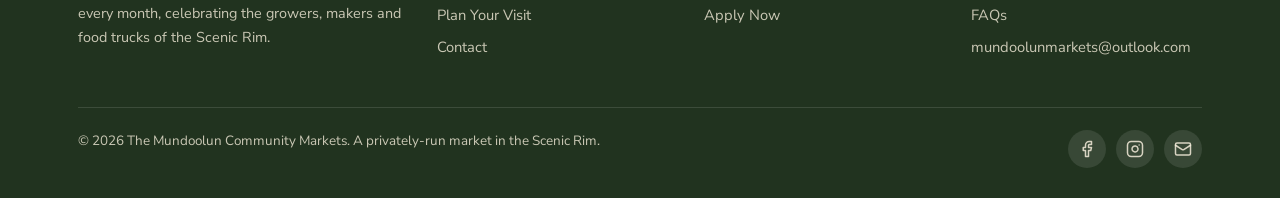
==== commit af8d57ad: "Mobile menu, GHL forms, email update, SEO + content tweaks - Add hamburger mobile menu (toggle butto" ====
--- a/about.html
+++ b/about.html
@@ -8,6 +8,7 @@
 <link rel="preconnect" href="https://fonts.gstatic.com" crossorigin />
 <link href="https://fonts.googleapis.com/css2?family=Fraunces:opsz,wght@9..144,400;9..144,500;9..144,600;9..144,700&family=Nunito+Sans:wght@400;600;700;800&display=swap" rel="stylesheet" />
 <link rel="stylesheet" href="styles.css" />
+<script src="script.js" defer></script>
 </head>
 <body>
 
@@ -17,6 +18,7 @@
     <a class="brand" href="index.html">
       <img src="images/logo.jpg" alt="The Mundoolun Community Markets" />
     </a>
+    <button class="nav-toggle" aria-label="Toggle menu" aria-expanded="false"><span></span><span></span><span></span></button>
     <nav class="links">
       <a href="index.html">Home</a>
       <a href="about.html" class="active">About</a>
@@ -159,7 +161,7 @@
         <a href="visit.html">Mundoolun Park</a>
         <a href="visit.html">Mundoolun QLD 4285</a>
         <a href="visit.html#faqs">FAQs</a>
-        <a href="mailto:hello@mundoolunmarkets.org.au">hello@mundoolunmarkets.org.au</a>
+        <a href="mailto:mundoolunmarkets@outlook.com">mundoolunmarkets@outlook.com</a>
       </div>
     </div>
     <div class="foot-bottom">
@@ -167,7 +169,7 @@
       <div class="socials">
         <a href="#" aria-label="Facebook"><svg class="icon" aria-hidden="true"><use href="icons.svg#facebook"/></svg></a>
         <a href="#" aria-label="Instagram"><svg class="icon" aria-hidden="true"><use href="icons.svg#instagram"/></svg></a>
-        <a href="mailto:hello@mundoolunmarkets.org.au" aria-label="Email"><svg class="icon" aria-hidden="true"><use href="icons.svg#mail"/></svg></a>
+        <a href="mailto:mundoolunmarkets@outlook.com" aria-label="Email"><svg class="icon" aria-hidden="true"><use href="icons.svg#mail"/></svg></a>
       </div>
     </div>
   </div>
--- a/styles.css
+++ b/styles.css
@@ -118,7 +118,55 @@
 }
 nav.links a:hover,
 nav.links a.active { color: var(--tomato); }
-@media (max-width: 860px) { nav.links { display: none; } }
+
+/* ---------- Mobile menu toggle ---------- */
+.nav-toggle {
+  display: none;
+  background: transparent; border: none; cursor: pointer;
+  padding: 0;
+  width: 44px; height: 44px;
+  flex-direction: column; gap: 6px;
+  align-items: center; justify-content: center;
+  z-index: 2;
+}
+.nav-toggle span {
+  display: block;
+  width: 26px; height: 3px;
+  background: var(--green-dark);
+  border-radius: 2px;
+  transition: transform .25s ease, opacity .2s ease;
+}
+.nav.open .nav-toggle span:nth-child(1) { transform: translateY(9px) rotate(45deg); }
+.nav.open .nav-toggle span:nth-child(2) { opacity: 0; }
+.nav.open .nav-toggle span:nth-child(3) { transform: translateY(-9px) rotate(-45deg); }
+
+@media (max-width: 860px) {
+  .nav-toggle { display: flex; }
+  nav.links {
+    display: none;
+    position: absolute; top: 100%; left: 0; right: 0;
+    background: var(--cream-soft);
+    flex-direction: column;
+    align-items: stretch;
+    padding: 14px 24px 22px;
+    gap: 2px;
+    border-bottom: 1px solid rgba(60,90,52,.15);
+    box-shadow: 0 18px 30px -16px rgba(33,51,31,.35);
+  }
+  .nav.open nav.links { display: flex; }
+  nav.links a {
+    padding: 14px 6px;
+    border-bottom: 1px solid rgba(60,90,52,.1);
+    font-size: 1.05rem;
+  }
+  nav.links a:last-child { border-bottom: none; }
+  nav.links a.btn {
+    text-align: center;
+    margin-top: 10px;
+    padding: 14px 22px;
+  }
+  header.nav { position: sticky; }
+}
 
 /* ---------- Hero (homepage) ---------- */
 .hero {
@@ -654,6 +702,20 @@
 .form-check input { margin-top: 4px; flex-shrink: 0; }
 .form-submit { margin-top: 14px; text-align: right; }
 
+/* ---------- GHL embedded form ---------- */
+.ghl-form {
+  background: var(--paper);
+  border-radius: 20px;
+  box-shadow: 0 22px 44px -22px rgba(33,51,31,.4);
+  border: 1px solid rgba(60,90,52,.12);
+  overflow: hidden;
+}
+.ghl-form iframe {
+  display: block;
+  width: 100%;
+  min-height: var(--ghl-h, 685px);
+}
+
 /* FAQ list (uses <details>) */
 .faq-list { display: grid; gap: 14px; }
 .faq-item {
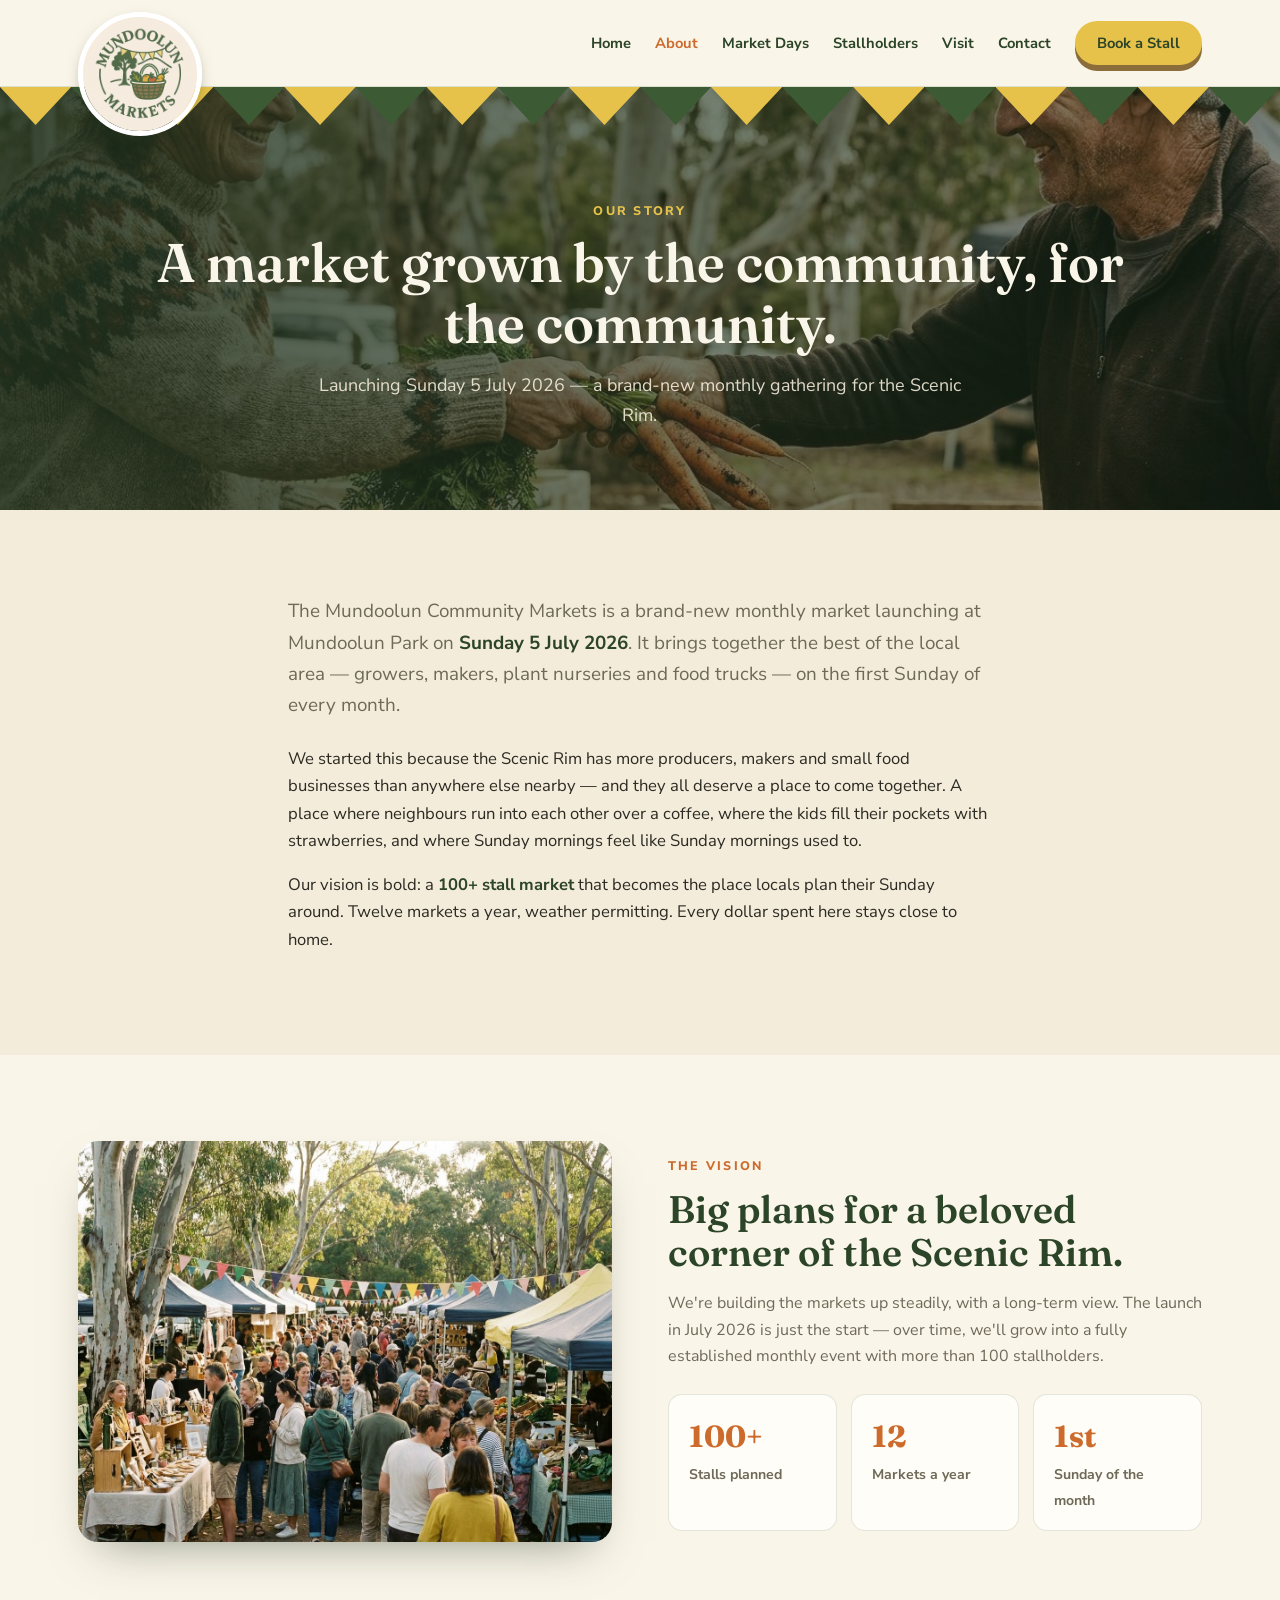
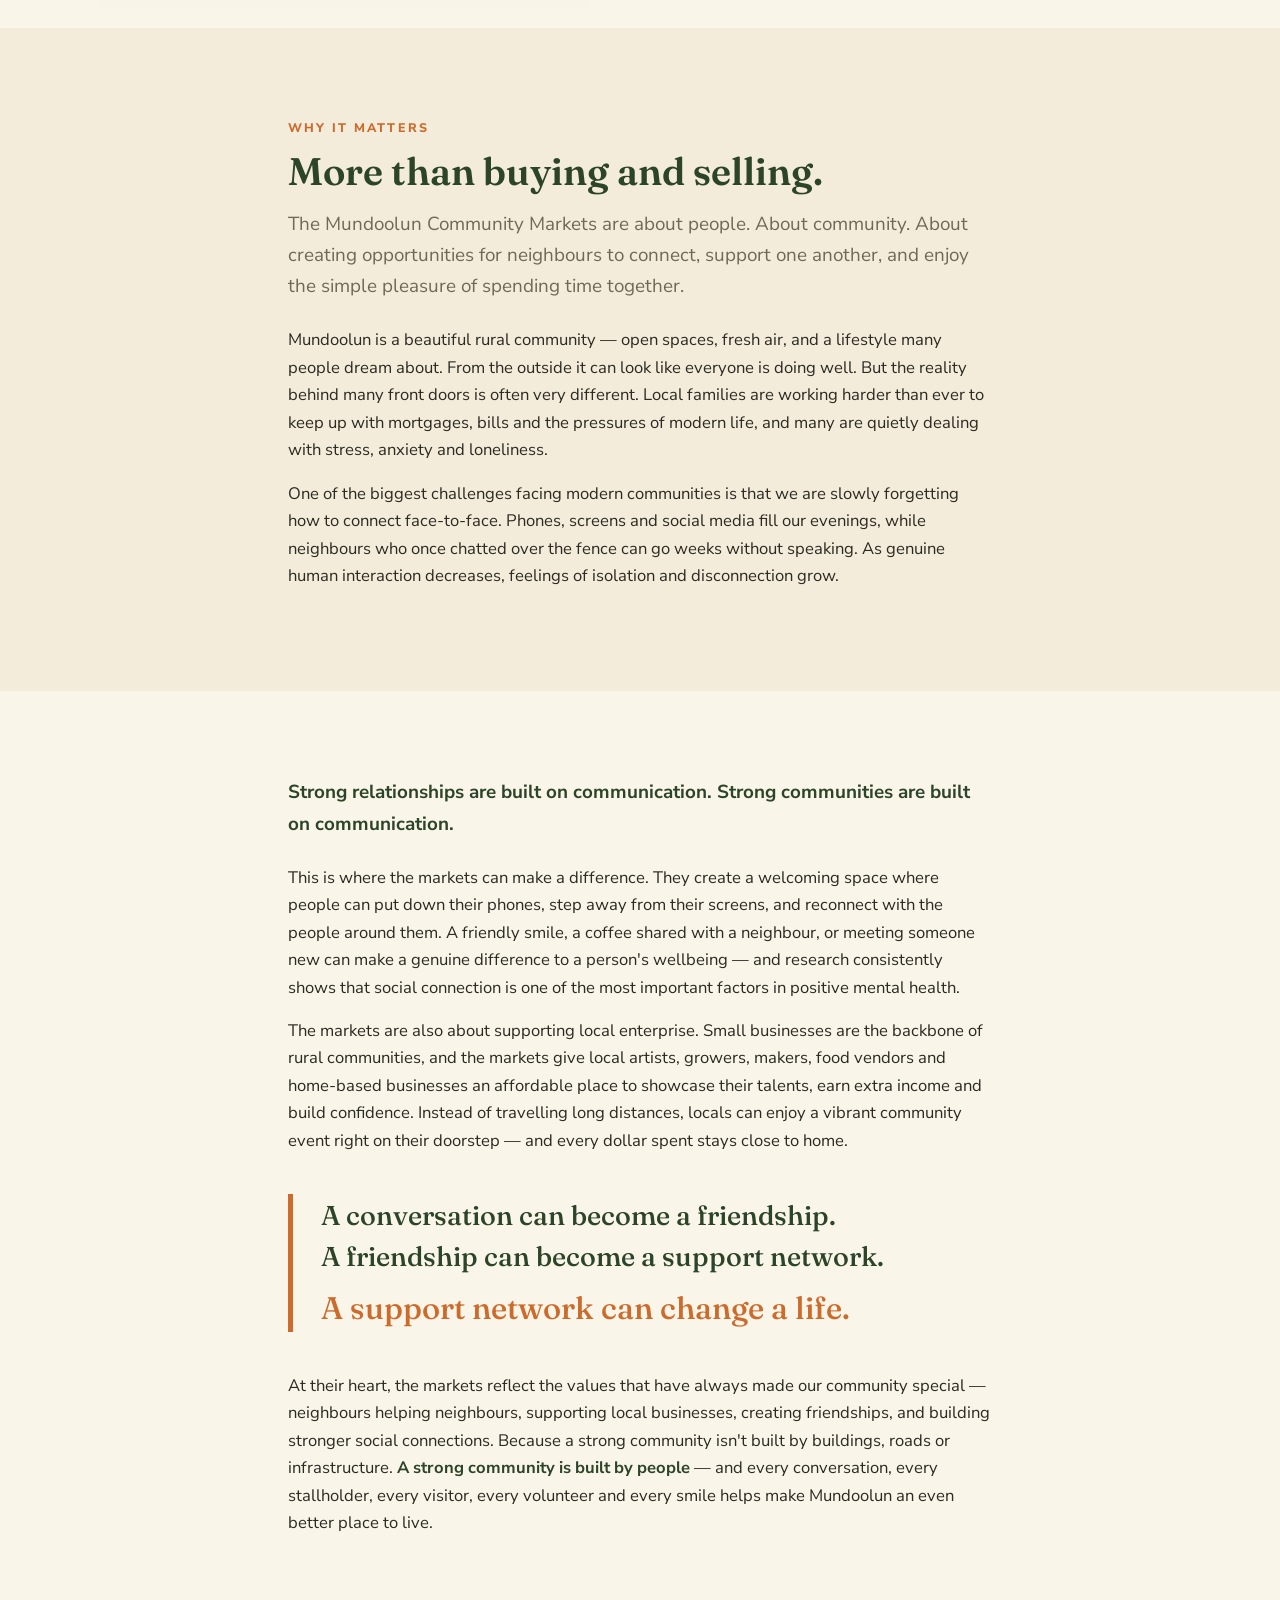
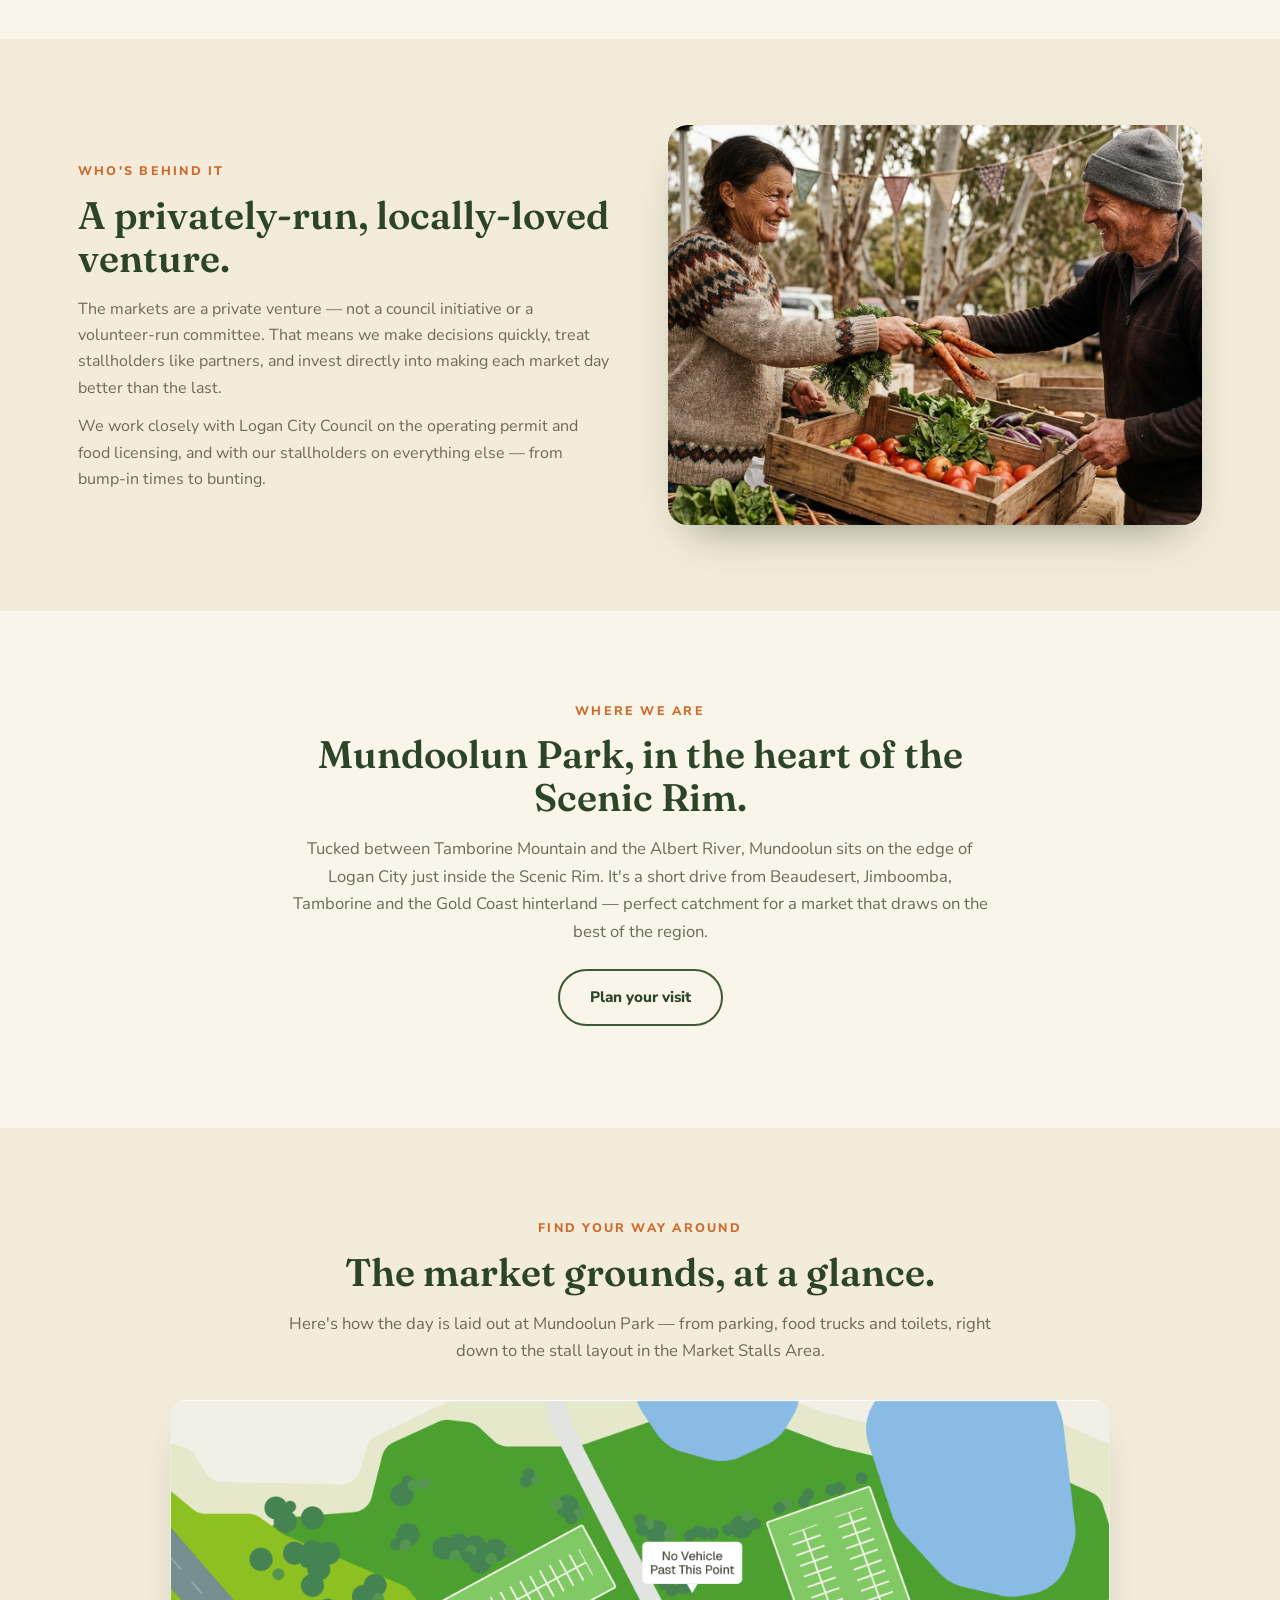
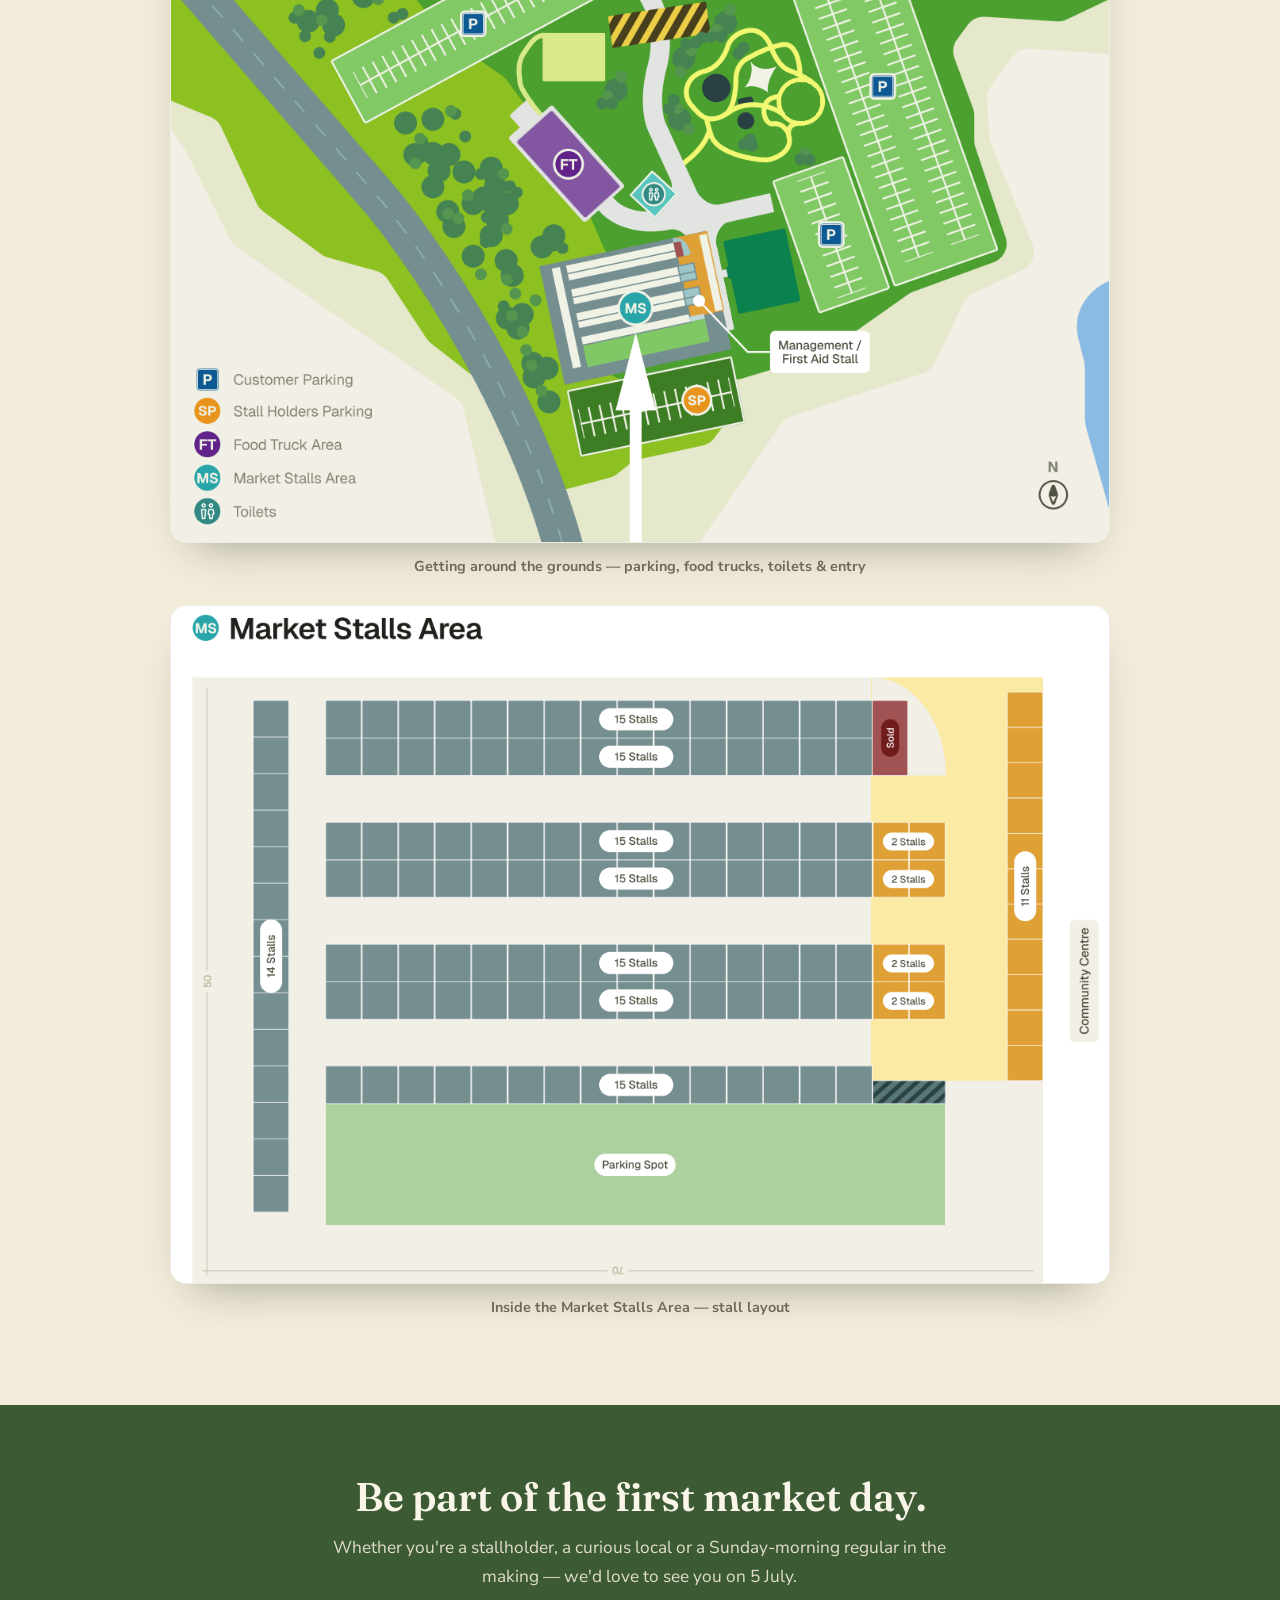
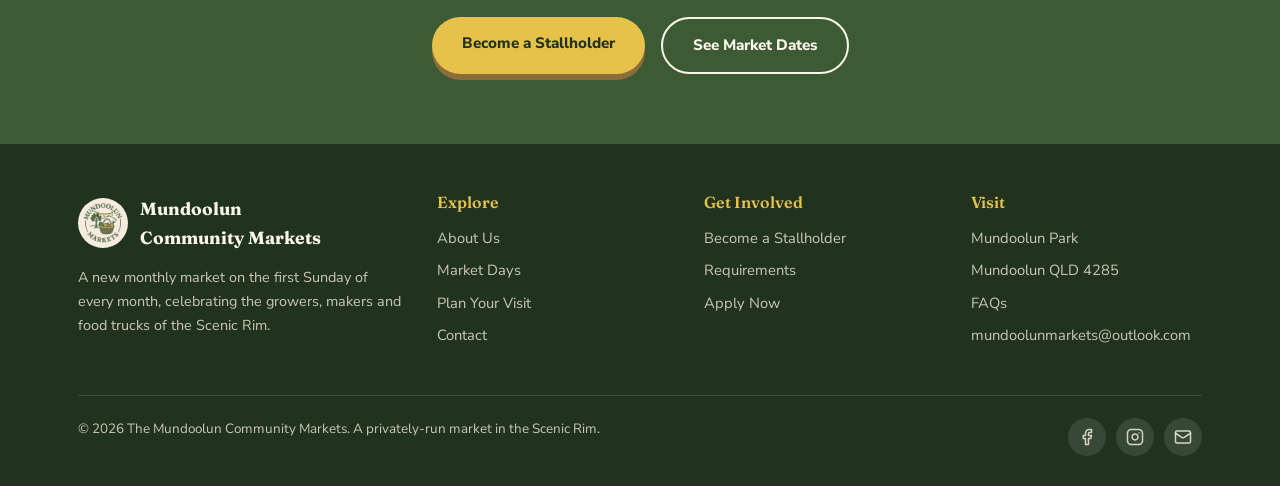
==== commit d2f26b7d: "Add Why It Matters section, market maps, and content corrections - about.html: add "Why It Matters" " ====
--- a/about.html
+++ b/about.html
@@ -83,6 +83,57 @@
   </div>
 </section>
 
+<!-- ===== WHY IT MATTERS ===== -->
+<section>
+  <div class="wrap prose">
+    <span class="eyebrow">Why It Matters</span>
+    <h2 style="margin:10px 0 16px;">More than buying and selling.</h2>
+    <p class="lead">The Mundoolun Community Markets are about people. About community. About creating
+      opportunities for neighbours to connect, support one another, and enjoy the simple pleasure
+      of spending time together.</p>
+    <p>Mundoolun is a beautiful rural community — open spaces, fresh air, and a lifestyle many
+      people dream about. From the outside it can look like everyone is doing well. But the reality
+      behind many front doors is often very different. Local families are working harder than ever
+      to keep up with mortgages, bills and the pressures of modern life, and many are quietly dealing
+      with stress, anxiety and loneliness.</p>
+    <p>One of the biggest challenges facing modern communities is that we are slowly forgetting how
+      to connect face-to-face. Phones, screens and social media fill our evenings, while neighbours
+      who once chatted over the fence can go weeks without speaking. As genuine human interaction
+      decreases, feelings of isolation and disconnection grow.</p>
+  </div>
+</section>
+
+<!-- ===== WHY IT MATTERS — RECONNECT ===== -->
+<section class="about">
+  <div class="wrap prose">
+    <p class="lead" style="color:var(--green-dark);"><b>Strong relationships are built on communication.
+      Strong communities are built on communication.</b></p>
+    <p>This is where the markets can make a difference. They create a welcoming space where people can
+      put down their phones, step away from their screens, and reconnect with the people around them.
+      A friendly smile, a coffee shared with a neighbour, or meeting someone new can make a genuine
+      difference to a person's wellbeing — and research consistently shows that social connection is
+      one of the most important factors in positive mental health.</p>
+    <p>The markets are also about supporting local enterprise. Small businesses are the backbone of
+      rural communities, and the markets give local artists, growers, makers, food vendors and
+      home-based businesses an affordable place to showcase their talents, earn extra income and build
+      confidence. Instead of travelling long distances, locals can enjoy a vibrant community event
+      right on their doorstep — and every dollar spent stays close to home.</p>
+
+    <div class="pullquote">
+      <p>A conversation can become a friendship.</p>
+      <p>A friendship can become a support network.</p>
+      <p class="cap">A support network can change a life.</p>
+    </div>
+
+    <p>At their heart, the markets reflect the values that have always made our community special —
+      neighbours helping neighbours, supporting local businesses, creating friendships, and building
+      stronger social connections. Because a strong community isn't built by buildings, roads or
+      infrastructure. <b>A strong community is built by people</b> — and every conversation, every
+      stallholder, every visitor, every volunteer and every smile helps make Mundoolun an even better
+      place to live.</p>
+  </div>
+</section>
+
 <!-- ===== PRIVATE VENTURE ===== -->
 <section>
   <div class="wrap split reverse">
@@ -118,6 +169,28 @@
   </div>
 </section>
 
+<!-- ===== MARKET MAPS ===== -->
+<section>
+  <div class="wrap prose" style="text-align:center;">
+    <span class="eyebrow">Find Your Way Around</span>
+    <h2 style="margin:10px 0 16px;">The market grounds, at a glance.</h2>
+    <p style="color:var(--muted);">Here's how the day is laid out at Mundoolun Park — from
+      parking, food trucks and toilets, right down to the stall layout in the Market Stalls Area.</p>
+  </div>
+  <div class="wrap" style="margin-top:34px;">
+    <div class="map-stack">
+      <figure>
+        <img src="images/site-map.png" alt="Overall site map of Mundoolun Park showing customer parking, stallholder parking, the food truck area, the market stalls area and toilets." />
+        <figcaption>Getting around the grounds — parking, food trucks, toilets &amp; entry</figcaption>
+      </figure>
+      <figure>
+        <img src="images/stalls-map.png" alt="Detailed layout of the Market Stalls Area, showing rows of market stalls, stall counts, the parking spot and the Community Centre." />
+        <figcaption>Inside the Market Stalls Area — stall layout</figcaption>
+      </figure>
+    </div>
+  </div>
+</section>
+
 <!-- ===== CTA BANNER ===== -->
 <section class="cta-banner">
   <div class="wrap">
--- a/styles.css
+++ b/styles.css
@@ -576,6 +576,38 @@
 .prose li { margin-bottom: 6px; }
 .prose b, .prose strong { color: var(--green-dark); }
 
+/* Pull-quote — for standout, emotive lines */
+.pullquote {
+  max-width: 760px; margin: 40px auto; padding: 4px 0 4px 28px;
+  border-left: 5px solid var(--tomato);
+}
+.pullquote p {
+  font-family: 'Fraunces', Georgia, serif;
+  font-size: clamp(1.35rem, 2.6vw, 1.7rem);
+  line-height: 1.28; color: var(--green-dark);
+  margin: 0 0 6px; font-weight: 500;
+}
+.pullquote p:last-child { margin-bottom: 0; }
+.pullquote .cap {
+  font-family: 'Fraunces', Georgia, serif;
+  font-size: clamp(1.5rem, 3vw, 1.95rem);
+  color: var(--tomato); margin-top: 14px;
+}
+
+/* Stacked maps */
+.map-stack { max-width: 940px; margin: 0 auto; display: flex; flex-direction: column; gap: 26px; }
+.map-stack figure { margin: 0; }
+.map-stack img {
+  width: 100%; height: auto; display: block;
+  border-radius: 16px; border: 1px solid rgba(33,51,31,.08);
+  background: var(--paper);
+  box-shadow: 0 22px 44px -24px rgba(33,51,31,.45);
+}
+.map-stack figcaption {
+  text-align: center; margin-top: 12px;
+  font-size: .9rem; font-weight: 700; color: var(--muted);
+}
+
 /* Two-column split with image */
 .split {
   display: grid; grid-template-columns: 1fr 1fr;
